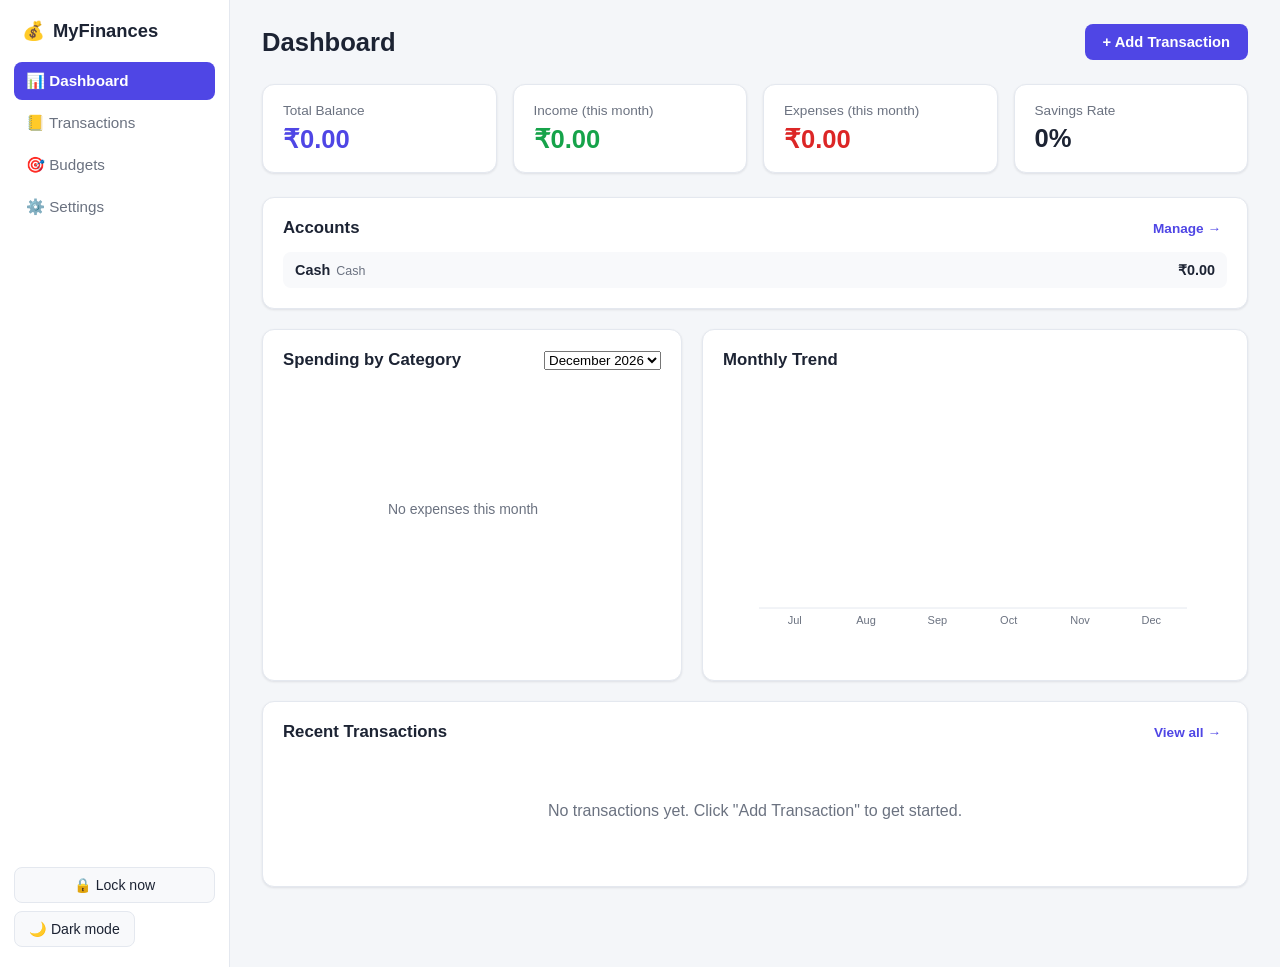
==== index.html @ ebfcac47 "Rewrite money model: multiple accounts, transfers, paise, per-month budgets, Tamil UI Implements the" ====
<!DOCTYPE html>
<html lang="en">
<head>
<meta charset="UTF-8" />
<meta name="viewport" content="width=device-width, initial-scale=1.0" />
<title>MyFinances — Personal Finance Tracker</title>
<link rel="stylesheet" href="css/styles.css" />
</head>
<body>
  <div class="app">
    <!-- Sidebar -->
    <aside class="sidebar">
      <div class="brand">
        <span class="brand-icon">💰</span>
        <span class="brand-name">MyFinances</span>
      </div>
      <nav class="nav">
        <button class="nav-btn active" data-view="dashboard" data-i18n="nav.dashboard">📊 Dashboard</button>
        <button class="nav-btn" data-view="transactions" data-i18n="nav.transactions">📒 Transactions</button>
        <button class="nav-btn" data-view="budgets" data-i18n="nav.budgets">🎯 Budgets</button>
        <button class="nav-btn" data-view="settings" data-i18n="nav.settings">⚙️ Settings</button>
      </nav>
      <div class="sidebar-footer">
        <button id="lockNowBtn" class="ghost-btn lock-now-btn" hidden data-i18n="lock.now">🔒 Lock now</button>
        <button id="themeToggle" class="ghost-btn" title="Toggle light/dark theme">🌙 Dark mode</button>
      </div>
    </aside>

    <!-- Main content -->
    <main class="main">
      <header class="topbar">
        <h1 id="viewTitle" data-i18n="nav.dashboard">Dashboard</h1>
        <button class="primary-btn" id="quickAddBtn" data-i18n="txn.add">+ Add Transaction</button>
      </header>

      <div id="backupReminder" class="reminder-banner" hidden>
        <span id="backupReminderText"></span>
        <div class="reminder-actions">
          <button class="ghost-btn" id="backupRemindLaterBtn" data-i18n="backup.later">Remind me later</button>
          <button class="primary-btn" id="backupExportNowBtn" data-i18n="backup.exportNow">Export now</button>
        </div>
      </div>

      <!-- DASHBOARD VIEW -->
      <section id="view-dashboard" class="view active">
        <div class="cards">
          <div class="card card-balance">
            <div class="card-label" data-i18n="dash.totalBalance">Total Balance</div>
            <div class="card-value" id="statBalance">₹0.00</div>
          </div>
          <div class="card card-income">
            <div class="card-label" data-i18n="dash.incomeMonth">Income (this month)</div>
            <div class="card-value" id="statIncome">₹0.00</div>
          </div>
          <div class="card card-expense">
            <div class="card-label" data-i18n="dash.expenseMonth">Expenses (this month)</div>
            <div class="card-value" id="statExpense">₹0.00</div>
          </div>
          <div class="card card-savings">
            <div class="card-label" data-i18n="dash.savingsRate">Savings Rate</div>
            <div class="card-value" id="statSavingsRate">0%</div>
          </div>
        </div>

        <div class="panel" id="accountBalancesPanel">
          <div class="panel-header">
            <h2 data-i18n="dash.accounts">Accounts</h2>
            <button class="link-btn" data-goto="settings" data-i18n="dash.manage">Manage →</button>
          </div>
          <div id="accountBalanceList" class="account-balance-list"></div>
        </div>

        <div class="dashboard-grid">
          <div class="panel">
            <div class="panel-header">
              <h2 data-i18n="dash.spendingByCategory">Spending by Category</h2>
              <select id="chartMonthSelect"></select>
            </div>
            <canvas id="categoryChart" width="360" height="260"></canvas>
            <ul id="chartLegend" class="legend"></ul>
          </div>

          <div class="panel">
            <div class="panel-header">
              <h2 data-i18n="dash.monthlyTrend">Monthly Trend</h2>
            </div>
            <canvas id="trendChart" width="500" height="260"></canvas>
          </div>
        </div>

        <div class="panel">
          <div class="panel-header">
            <h2 data-i18n="dash.recentTxns">Recent Transactions</h2>
            <button class="link-btn" data-goto="transactions" data-i18n="dash.viewAll">View all →</button>
          </div>
          <div id="recentList" class="txn-list"></div>
        </div>
      </section>

      <!-- TRANSACTIONS VIEW -->
      <section id="view-transactions" class="view">
        <div class="panel">
          <div class="filters">
            <input type="text" id="searchInput" placeholder="🔍 Search description..." data-i18n-placeholder="txn.search" />
            <select id="filterType">
              <option value="all" data-i18n="txn.allTypes">All Types</option>
              <option value="income" data-i18n="txn.income">Income</option>
              <option value="expense" data-i18n="txn.expense">Expense</option>
              <option value="transfer" data-i18n="txn.transfer">Transfer</option>
            </select>
            <select id="filterAccount">
              <option value="all" data-i18n="txn.allAccounts">All Accounts</option>
            </select>
            <select id="filterCategory">
              <option value="all" data-i18n="txn.allCategories">All Categories</option>
            </select>
            <input type="month" id="filterMonth" />
            <button class="ghost-btn" id="clearFilters" data-i18n="txn.clear">Clear</button>
          </div>
          <div class="table-wrap">
            <table class="txn-table">
              <thead>
                <tr>
                  <th data-i18n="txn.date">Date</th>
                  <th data-i18n="txn.description">Description</th>
                  <th data-i18n="txn.account">Account</th>
                  <th data-i18n="txn.category">Category</th>
                  <th data-i18n="txn.type">Type</th>
                  <th class="right" data-i18n="txn.amount">Amount</th>
                  <th></th>
                </tr>
              </thead>
              <tbody id="txnTableBody"></tbody>
            </table>
            <p id="emptyState" class="empty-state" hidden data-i18n="txn.empty">No transactions found. Add your first one!</p>
          </div>
        </div>
      </section>

      <!-- BUDGETS VIEW -->
      <section id="view-budgets" class="view">
        <div class="panel">
          <div class="panel-header">
            <h2 data-i18n="budget.title">Monthly Budgets by Category</h2>
            <select id="budgetMonthSelect"></select>
          </div>
          <p class="muted" data-i18n="budget.subtitle">Set a monthly spending limit per expense category for the selected month — each month keeps its own limits.</p>
          <div id="budgetList" class="budget-list"></div>
        </div>
      </section>

      <!-- SETTINGS VIEW -->
      <section id="view-settings" class="view">
        <details class="panel settings-panel">
          <summary data-i18n="settings.preferences">Preferences</summary>
          <div class="settings-row">
            <label for="languageSelect" data-i18n="settings.language">Language</label>
            <select id="languageSelect">
              <option value="en">English</option>
              <option value="ta">தமிழ் (Tamil)</option>
            </select>
          </div>
          <div class="settings-row">
            <label data-i18n="settings.currency">Currency</label>
            <span class="muted" data-i18n="settings.currencyValue">Indian Rupee (₹) — amounts are stored in paise</span>
          </div>
        </details>

        <details class="panel settings-panel" open>
          <summary data-i18n="settings.accounts">Accounts</summary>
          <p class="muted" data-i18n="settings.accountsSubtitle">Cash or bank accounts you track. Each has its own opening balance; archiving keeps its history but hides it from new entries.</p>
          <div id="accountList" class="manage-list"></div>
          <form id="addAccountForm" class="inline-add-form">
            <input type="text" id="newAccountName" placeholder="Account name" data-i18n-placeholder="settings.accountName" required />
            <select id="newAccountType">
              <option value="cash" data-i18n="settings.cash">Cash</option>
              <option value="bank" data-i18n="settings.bank">Bank</option>
            </select>
            <input type="text" inputmode="decimal" id="newAccountOpeningBalance" placeholder="Opening balance" data-i18n-placeholder="settings.openingBalance" />
            <button type="submit" class="ghost-btn" data-i18n="settings.addAccount">+ Add account</button>
          </form>
        </details>

        <details class="panel settings-panel">
          <summary data-i18n="settings.categories">Categories</summary>
          <p class="muted" data-i18n="settings.categoriesSubtitle">Manage income and expense categories. Archiving keeps past transactions intact but hides the category from new entries.</p>
          <div id="categoryList" class="manage-list"></div>
          <form id="addCategoryForm" class="inline-add-form">
            <input type="text" id="newCategoryName" placeholder="Category name" data-i18n-placeholder="settings.categoryName" required />
            <select id="newCategoryType">
              <option value="expense" data-i18n="txn.expense">Expense</option>
              <option value="income" data-i18n="txn.income">Income</option>
            </select>
            <button type="submit" class="ghost-btn" data-i18n="settings.addCategory">+ Add category</button>
          </form>
        </details>

        <details class="panel settings-panel">
          <summary data-i18n="settings.dataManagement">Data Management</summary>
          <p class="muted" data-i18n="settings.dataSubtitle">All your data is stored locally in this browser (localStorage) — nothing is sent to a server.</p>
          <p class="muted" id="lastBackupLabel">You haven't exported a backup yet.</p>
          <div class="settings-actions">
            <button class="ghost-btn" id="exportBtn" data-i18n="settings.exportJson">⬇️ Export Data (JSON)</button>
            <button class="ghost-btn" id="exportCsvBtn" data-i18n="settings.exportCsv">⬇️ Export as CSV</button>
            <label class="ghost-btn file-btn">
              <span data-i18n="settings.importJson">⬆️ Import Data (JSON)</span>
              <input type="file" id="importInput" accept="application/json" hidden />
            </label>
            <button class="danger-btn" id="resetBtn" data-i18n="settings.resetAll">🗑️ Reset All Data</button>
          </div>
        </details>

        <details class="panel settings-panel">
          <summary data-i18n="settings.appLock">App Lock</summary>
          <p class="muted" data-i18n="settings.appLockSubtitle">Require a PIN to open MyFinances, and encrypt your data at rest on this device.</p>
          <button id="appLockToggle" class="theme-switch" aria-pressed="false" style="padding-left:0;">
            <span class="switch-track"><span class="switch-thumb"></span></span>
            <span class="switch-label" id="appLockToggleLabel">App Lock off</span>
          </button>
          <div class="settings-row" id="autoLockRow" hidden>
            <label for="autoLockSelect" data-i18n="settings.autoLockAfter">Auto-lock after</label>
            <select id="autoLockSelect">
              <option value="1">1 minute</option>
              <option value="5">5 minutes</option>
              <option value="15">15 minutes</option>
              <option value="30">30 minutes</option>
              <option value="0" data-i18n="settings.autoLockNever">Never (manual lock only)</option>
            </select>
          </div>
          <p class="muted" id="appLockStatusLabel" style="margin-top:8px;">Turn on to protect MyFinances with a PIN.</p>
        </details>

        <details class="panel settings-panel">
          <summary data-i18n="settings.backupReminders">Backup Reminders</summary>
          <p class="muted" data-i18n="settings.backupSubtitle">Get a reminder banner on the dashboard when it's time to export a fresh backup.</p>
          <div class="settings-row">
            <label for="reminderFrequencySelect" data-i18n="settings.remindMe">Remind me</label>
            <select id="reminderFrequencySelect">
              <option value="0" data-i18n="settings.off">Off</option>
              <option value="3" data-i18n="settings.every3days">Every 3 days</option>
              <option value="7" data-i18n="settings.weekly">Weekly</option>
              <option value="14" data-i18n="settings.every2weeks">Every 2 weeks</option>
              <option value="30" data-i18n="settings.monthly">Monthly</option>
            </select>
          </div>
        </details>

        <details class="panel settings-panel">
          <summary data-i18n="settings.sampleData">Sample Data</summary>
          <p class="muted" data-i18n="settings.sampleSubtitle">New here? Load a few example transactions to see how MyFinances works.</p>
          <button class="ghost-btn" id="loadSampleBtn" data-i18n="settings.loadSample">Load Sample Data</button>
        </details>
      </section>
    </main>
  </div>

  <!-- Add/Edit Transaction Modal -->
  <div id="modalOverlay" class="modal-overlay" hidden>
    <div class="modal">
      <div class="modal-header">
        <h2 id="modalTitle" data-i18n="txn.add">Add Transaction</h2>
        <button class="icon-btn" id="modalClose">✕</button>
      </div>
      <form id="txnForm">
        <input type="hidden" id="txnId" />
        <div class="form-row type-toggle">
          <button type="button" class="type-btn active" data-type="expense" id="typeExpenseBtn">💸 <span data-i18n="txn.expense">Expense</span></button>
          <button type="button" class="type-btn" data-type="income" id="typeIncomeBtn">💵 <span data-i18n="txn.income">Income</span></button>
          <button type="button" class="type-btn" data-type="transfer" id="typeTransferBtn">🔁 <span data-i18n="txn.transfer">Transfer</span></button>
        </div>

        <!-- Income/Expense fields -->
        <div class="form-row" id="txnAccountRow">
          <label for="txnAccount" data-i18n="txn.account">Account</label>
          <select id="txnAccount" required></select>
        </div>

        <!-- Transfer-only fields -->
        <div class="form-row two-col" id="txnTransferRow" hidden>
          <div>
            <label for="txnFromAccount" data-i18n="txn.fromAccount">From account</label>
            <select id="txnFromAccount"></select>
          </div>
          <div>
            <label for="txnToAccount" data-i18n="txn.toAccount">To account</label>
            <select id="txnToAccount"></select>
          </div>
        </div>

        <div class="form-row">
          <label for="txnDescription" data-i18n="txn.description">Description</label>
          <div class="input-with-btn">
            <input type="text" id="txnDescription" required placeholder="e.g. Grocery shopping" />
            <button type="button" class="mic-btn" id="voiceDictateBtn" title="Dictate description" aria-label="Dictate description">🎤</button>
          </div>
        </div>
        <div class="form-row two-col">
          <div>
            <label for="txnAmount" data-i18n="txn.amount">Amount (₹)</label>
            <input type="text" inputmode="decimal" id="txnAmount" required placeholder="0.00" />
            <p class="field-error" id="txnAmountError" hidden data-i18n="txn.amountError">Enter an amount with at most 2 decimal places</p>
          </div>
          <div>
            <label for="txnDate" data-i18n="txn.date">Date</label>
            <input type="date" id="txnDate" required />
          </div>
        </div>

        <!-- Income/Expense-only fields -->
        <div class="form-row" id="txnCategoryRow">
          <label for="txnCategory" data-i18n="txn.category">Category</label>
          <div class="category-select-row">
            <span class="cat-color-dot" id="categoryColorDot"></span>
            <select id="txnCategory" required></select>
          </div>
        </div>
        <div class="form-row" id="txnPaymentMethodRow">
          <label for="txnPaymentMethod" data-i18n="txn.paymentMethod">Payment method</label>
          <select id="txnPaymentMethod"></select>
        </div>

        <div class="form-row">
          <label for="txnNotes" data-i18n="txn.notes">Notes (optional)</label>
          <textarea id="txnNotes" rows="2" placeholder="Any extra details..."></textarea>
        </div>
        <div class="form-row">
          <div class="receipt-field">
            <button type="button" class="ghost-btn" id="receiptAttachBtn">📷 Add receipt photo</button>
            <input type="file" id="receiptFileInput" accept="image/*" hidden />
            <div class="receipt-preview" id="receiptPreview" hidden>
              <button type="button" id="receiptThumbBtn" aria-label="View receipt photo" title="View full-size">
                <img id="receiptThumb" alt="Receipt preview" />
              </button>
              <button type="button" class="receipt-remove-btn" id="receiptRemoveBtn" aria-label="Remove photo">✕</button>
            </div>
          </div>
        </div>
        <div class="form-actions">
          <button type="button" class="ghost-btn" id="modalCancel" data-i18n="common.cancel">Cancel</button>
          <button type="submit" class="primary-btn" data-i18n="common.save">Save Transaction</button>
        </div>
      </form>
    </div>
  </div>

  <!-- PIN set/confirm modal (reused for enabling and disabling App Lock) -->
  <div id="pinModalOverlay" class="modal-overlay" hidden>
    <div class="modal">
      <div class="modal-header">
        <h2 id="pinModalTitle">Set App Lock PIN</h2>
        <button class="icon-btn" id="pinModalClose">✕</button>
      </div>
      <p class="muted" id="pinModalSubtitle">Choose a 4-6 digit PIN. You'll need it to unlock MyFinances.</p>
      <form id="pinForm">
        <div class="form-row">
          <label for="pinInput1" id="pinInput1Label">PIN</label>
          <input type="password" inputmode="numeric" pattern="[0-9]*" id="pinInput1" minlength="4" maxlength="6" autocomplete="off" required />
        </div>
        <div class="form-row" id="pinInput2Row">
          <label for="pinInput2">Confirm PIN</label>
          <input type="password" inputmode="numeric" pattern="[0-9]*" id="pinInput2" minlength="4" maxlength="6" autocomplete="off" />
        </div>
        <p class="lock-error" id="pinModalError" hidden></p>
        <div class="form-actions">
          <button type="button" class="ghost-btn" id="pinModalCancel">Cancel</button>
          <button type="submit" class="primary-btn" id="pinModalSubmit">Continue</button>
        </div>
      </form>
    </div>
  </div>

  <!-- App Lock screen: covers everything while locked -->
  <div id="lockScreen" class="lock-screen" hidden>
    <div class="lock-card">
      <div class="brand">
        <span class="brand-icon">💰</span>
        <span class="brand-name">MyFinances</span>
      </div>
      <p class="lock-subtitle">Enter your PIN to unlock</p>
      <form id="lockForm">
        <input type="password" inputmode="numeric" pattern="[0-9]*" id="lockPinInput" class="lock-pin-input" maxlength="6" autocomplete="off" placeholder="••••" />
        <p class="lock-error" id="lockError" hidden>Incorrect PIN</p>
        <button type="submit" class="primary-btn" id="lockUnlockBtn">Unlock</button>
      </form>
      <button type="button" class="link-btn lock-forgot-btn" id="lockForgotBtn">Forgot PIN? Reset all data</button>
    </div>
  </div>

  <!-- Full-size receipt photo viewer -->
  <div id="photoLightbox" class="photo-lightbox" hidden>
    <button type="button" id="photoLightboxClose" class="photo-lightbox-close" aria-label="Close">✕</button>
    <img id="photoLightboxImg" alt="Receipt photo" />
  </div>

  <!-- Restore confirmation modal: shows a summary before replacing existing data -->
  <div id="restoreModalOverlay" class="modal-overlay" hidden>
    <div class="modal">
      <div class="modal-header">
        <h2 data-i18n="restore.title">Restore from backup?</h2>
        <button class="icon-btn" id="restoreModalClose">✕</button>
      </div>
      <p class="muted" data-i18n="restore.subtitle">This will replace your current data. A recovery copy of what's on this device now will be kept until you close the app.</p>
      <ul id="restoreSummary" class="restore-summary"></ul>
      <div class="form-actions">
        <button type="button" class="ghost-btn" id="restoreCancelBtn" data-i18n="common.cancel">Cancel</button>
        <button type="button" class="danger-btn" id="restoreConfirmBtn" data-i18n="restore.confirm">Replace my data</button>
      </div>
    </div>
  </div>

  <div id="toast" class="toast" hidden>
    <span id="toastMsg"></span>
    <button type="button" id="toastAction" class="toast-action" hidden></button>
  </div>

  <script src="js/app.js"></script>
</body>
</html>
---- css/styles.css ----
/* ---------- Theme tokens ---------- */
:root {
  --bg: #f4f6f9;
  --surface: #ffffff;
  --surface-2: #f8f9fb;
  --border: #e4e8ef;
  --text: #1c2333;
  --text-muted: #6b7280;
  --primary: #4f46e5;
  --primary-dark: #4338ca;
  --income: #16a34a;
  --expense: #dc2626;
  --warning: #d97706;
  --radius: 12px;
  --shadow: 0 1px 3px rgba(16, 24, 40, 0.06), 0 1px 2px rgba(16, 24, 40, 0.04);
}

[data-theme="dark"] {
  --bg: #0f1420;
  --surface: #171d2c;
  --surface-2: #1e2536;
  --border: #2a3145;
  --text: #e8ebf3;
  --text-muted: #9096a8;
  --primary: #818cf8;
  --primary-dark: #6366f1;
  --income: #4ade80;
  --expense: #f87171;
  --warning: #fbbf24;
  --shadow: 0 1px 3px rgba(0, 0, 0, 0.3);
}

* { box-sizing: border-box; }

body {
  margin: 0;
  font-family: -apple-system, BlinkMacSystemFont, "Segoe UI", Roboto, Helvetica, Arial, sans-serif;
  background: var(--bg);
  color: var(--text);
  transition: background 0.2s ease, color 0.2s ease;
}

button, input, select, textarea { font-family: inherit; }

/* ---------- Layout ---------- */
.app {
  display: flex;
  min-height: 100vh;
}

.sidebar {
  width: 230px;
  flex-shrink: 0;
  background: var(--surface);
  border-right: 1px solid var(--border);
  display: flex;
  flex-direction: column;
  padding: 20px 14px;
}

.brand {
  display: flex;
  align-items: center;
  gap: 8px;
  font-weight: 700;
  font-size: 1.15rem;
  padding: 0 8px 20px;
}

.nav { display: flex; flex-direction: column; gap: 4px; }

.nav-btn {
  text-align: left;
  padding: 10px 12px;
  border: none;
  background: transparent;
  color: var(--text-muted);
  border-radius: 8px;
  cursor: pointer;
  font-size: 0.95rem;
}

.nav-btn:hover { background: var(--surface-2); color: var(--text); }

.nav-btn.active {
  background: var(--primary);
  color: #fff;
  font-weight: 600;
}

.sidebar-footer { margin-top: auto; padding-top: 16px; }
.lock-now-btn { width: 100%; justify-content: center; margin-bottom: 8px; }

/* Toggle switch (Sync/App Lock style controls) */
.theme-switch { display: flex; align-items: center; gap: 8px; background: none; border: none; cursor: pointer; padding: 6px 4px; width: 100%; }
.switch-track { width: 34px; height: 18px; border-radius: 999px; background: var(--surface-2); border: 1px solid var(--border); position: relative; flex-shrink: 0; }
.switch-thumb { position: absolute; top: 1px; left: 1px; width: 14px; height: 14px; border-radius: 50%; background: var(--text-muted); transition: transform 0.15s ease; }
.theme-switch[aria-pressed="true"] .switch-thumb { transform: translateX(16px); background: var(--primary); }
@media (prefers-reduced-motion: reduce) { .switch-thumb { transition: none; } }
.switch-label { font-size: 0.85rem; color: var(--text-muted); }

.main {
  flex: 1;
  padding: 24px 32px 60px;
  max-width: 1200px;
}

.topbar {
  display: flex;
  align-items: center;
  justify-content: space-between;
  margin-bottom: 24px;
}

.topbar h1 { margin: 0; font-size: 1.6rem; }

/* ---------- Backup reminder banner ---------- */
.reminder-banner {
  display: flex;
  align-items: center;
  justify-content: space-between;
  gap: 12px;
  flex-wrap: wrap;
  background: var(--surface-2);
  border: 1px solid var(--border);
  border-left: 3px solid var(--primary);
  border-radius: var(--radius);
  padding: 12px 16px;
  margin-bottom: 20px;
  font-size: 0.88rem;
}
.reminder-banner[hidden] { display: none; }
.reminder-actions { display: flex; gap: 8px; flex-shrink: 0; }

.view { display: none; }
.view.active { display: block; }

/* ---------- Buttons ---------- */
.primary-btn {
  background: var(--primary);
  color: #fff;
  border: none;
  padding: 10px 18px;
  border-radius: 8px;
  font-weight: 600;
  cursor: pointer;
  font-size: 0.92rem;
}
.primary-btn:hover { background: var(--primary-dark); }

.ghost-btn {
  background: var(--surface-2);
  color: var(--text);
  border: 1px solid var(--border);
  padding: 9px 14px;
  border-radius: 8px;
  cursor: pointer;
  font-size: 0.88rem;
  display: inline-flex;
  align-items: center;
  gap: 6px;
}
.ghost-btn:hover { border-color: var(--primary); }

.danger-btn {
  background: transparent;
  color: var(--expense);
  border: 1px solid var(--expense);
  padding: 9px 14px;
  border-radius: 8px;
  cursor: pointer;
  font-size: 0.88rem;
}
.danger-btn:hover { background: var(--expense); color: #fff; }

.link-btn {
  background: none;
  border: none;
  color: var(--primary);
  cursor: pointer;
  font-size: 0.85rem;
  font-weight: 600;
}

.icon-btn {
  background: none;
  border: none;
  font-size: 1.1rem;
  cursor: pointer;
  color: var(--text-muted);
}

.file-btn { cursor: pointer; }

/* ---------- Cards ---------- */
.cards {
  display: grid;
  grid-template-columns: repeat(auto-fit, minmax(200px, 1fr));
  gap: 16px;
  margin-bottom: 24px;
}

.card {
  background: var(--surface);
  border: 1px solid var(--border);
  border-radius: var(--radius);
  padding: 18px 20px;
  box-shadow: var(--shadow);
}

.card-label { color: var(--text-muted); font-size: 0.85rem; margin-bottom: 6px; }
.card-value { font-size: 1.6rem; font-weight: 700; }
.card-balance .card-value { color: var(--primary); }
.card-income .card-value { color: var(--income); }
.card-expense .card-value { color: var(--expense); }

/* ---------- Panels ---------- */
.panel {
  background: var(--surface);
  border: 1px solid var(--border);
  border-radius: var(--radius);
  padding: 20px;
  margin-bottom: 20px;
  box-shadow: var(--shadow);
}

/* Collapsible settings panels */
details.settings-panel summary {
  font-size: 1.05rem; font-weight: 600; color: var(--text);
  cursor: pointer; list-style: none; display: flex; align-items: center; justify-content: space-between;
}
details.settings-panel summary::-webkit-details-marker { display: none; }
details.settings-panel summary::after {
  content: '▾'; font-size: 0.8em; color: var(--text-muted); margin-left: 10px; transition: transform 0.15s ease;
}
details.settings-panel[open] summary::after { transform: rotate(180deg); }
details.settings-panel summary:focus-visible { outline: 2px solid var(--primary); outline-offset: 3px; }
details.settings-panel[open] summary { margin-bottom: 12px; }

.panel-header {
  display: flex;
  align-items: center;
  justify-content: space-between;
  margin-bottom: 14px;
}

.panel-header h2 { margin: 0; font-size: 1.05rem; }

.dashboard-grid {
  display: grid;
  grid-template-columns: 1fr 1.3fr;
  gap: 20px;
}

@media (max-width: 900px) {
  .dashboard-grid { grid-template-columns: 1fr; }
  .sidebar { display: none; }
  .main { padding: 16px; }
}

.muted { color: var(--text-muted); font-size: 0.85rem; }

/* ---------- Legend ---------- */
.legend { list-style: none; padding: 0; margin: 12px 0 0; font-size: 0.85rem; }
.legend li { display: flex; align-items: center; justify-content: space-between; padding: 4px 0; }
.legend .swatch { display: inline-block; width: 10px; height: 10px; border-radius: 50%; margin-right: 8px; }
.legend .legend-name { display: flex; align-items: center; }

/* ---------- Transactions list/table ---------- */
.txn-list { display: flex; flex-direction: column; gap: 8px; }

.txn-row {
  display: flex;
  align-items: center;
  justify-content: space-between;
  padding: 10px 12px;
  border-radius: 8px;
  background: var(--surface-2);
}

.txn-info { display: flex; flex-direction: column; }
.txn-desc { font-weight: 600; font-size: 0.92rem; }
.txn-meta { font-size: 0.78rem; color: var(--text-muted); }

.txn-amount { font-weight: 700; font-size: 0.95rem; }
.txn-amount.income { color: var(--income); }
.txn-amount.expense { color: var(--expense); }
.txn-amount.transfer { color: var(--primary); }

.filters {
  display: flex;
  flex-wrap: wrap;
  gap: 10px;
  margin-bottom: 16px;
}

.filters input, .filters select {
  padding: 8px 10px;
  border-radius: 8px;
  border: 1px solid var(--border);
  background: var(--surface);
  color: var(--text);
}

.filters input[type="text"] { flex: 1; min-width: 180px; }

.table-wrap { overflow-x: auto; }

.txn-table { width: 100%; border-collapse: collapse; font-size: 0.88rem; }
.txn-table th, .txn-table td { padding: 10px 8px; text-align: left; border-bottom: 1px solid var(--border); }
.txn-table th { color: var(--text-muted); font-weight: 600; font-size: 0.78rem; text-transform: uppercase; letter-spacing: 0.03em; }
.txn-table .right { text-align: right; }
.txn-table td.right { text-align: right; font-weight: 700; }

.cat-badge {
  display: inline-block;
  padding: 2px 8px;
  border-radius: 999px;
  background: var(--surface-2);
  font-size: 0.78rem;
}

.row-actions { display: flex; gap: 8px; justify-content: flex-end; }
.row-actions button { background: none; border: none; cursor: pointer; font-size: 0.95rem; color: var(--text-muted); }
.row-actions button:hover { color: var(--primary); }

.empty-state { text-align: center; color: var(--text-muted); padding: 30px 0; }

/* ---------- Budgets ---------- */
.budget-list { display: flex; flex-direction: column; gap: 14px; }

.budget-item { }
.budget-item-top { display: flex; justify-content: space-between; margin-bottom: 6px; font-size: 0.9rem; }
.budget-item-top .cat { font-weight: 600; }
.budget-bar-track { background: var(--surface-2); border-radius: 999px; height: 10px; overflow: hidden; }
.budget-bar-fill { height: 100%; border-radius: 999px; background: var(--primary); transition: width 0.3s ease; }
.budget-bar-fill.over { background: var(--expense); }
.budget-bar-fill.warn { background: var(--warning); }
.budget-input { width: 100px; padding: 4px 8px; border-radius: 6px; border: 1px solid var(--border); background: var(--surface); color: var(--text); }

/* ---------- Settings ---------- */
.settings-row { display: flex; align-items: center; justify-content: space-between; padding: 8px 0; max-width: 400px; }
.settings-row select { padding: 8px 10px; border-radius: 8px; border: 1px solid var(--border); background: var(--surface); color: var(--text); }
.settings-actions { display: flex; flex-wrap: wrap; gap: 10px; margin-top: 10px; }

/* ---------- Modal ---------- */
.modal-overlay {
  position: fixed;
  inset: 0;
  background: rgba(15, 20, 32, 0.5);
  display: flex;
  align-items: center;
  justify-content: center;
  z-index: 100;
  padding: 16px;
}

.modal-overlay[hidden] { display: none; }

.modal {
  background: var(--surface);
  border-radius: var(--radius);
  width: 100%;
  max-width: 440px;
  padding: 20px 22px 24px;
  box-shadow: 0 10px 40px rgba(0,0,0,0.25);
  max-height: 90vh;
  overflow-y: auto;
}

.modal-header { display: flex; align-items: center; justify-content: space-between; margin-bottom: 12px; }
.modal-header h2 { margin: 0; font-size: 1.1rem; }

.form-row { margin-bottom: 14px; display: flex; flex-direction: column; gap: 6px; }
.form-row label { font-size: 0.82rem; font-weight: 600; color: var(--text-muted); }
.form-row input, .form-row select, .form-row textarea {
  padding: 9px 10px;
  border-radius: 8px;
  border: 1px solid var(--border);
  background: var(--surface);
  color: var(--text);
  font-size: 0.92rem;
}
.two-col { flex-direction: row; gap: 12px; }
.two-col > div { flex: 1; display: flex; flex-direction: column; gap: 6px; }

.input-with-btn { display: flex; gap: 6px; align-items: stretch; }
.input-with-btn input { flex: 1; min-width: 0; }
.mic-btn {
  flex-shrink: 0;
  background: var(--surface-2);
  border: 1px solid var(--border);
  border-radius: 8px;
  font-size: 1.05rem;
  cursor: pointer;
  padding: 0 12px;
  color: var(--text-muted);
}
.mic-btn:hover { border-color: var(--primary); }
.mic-btn.recording {
  background: var(--expense);
  border-color: var(--expense);
  color: #fff;
  animation: mic-pulse 1.2s ease-in-out infinite;
}
@keyframes mic-pulse { 0%, 100% { opacity: 1; } 50% { opacity: 0.6; } }
@media (prefers-reduced-motion: reduce) { .mic-btn.recording { animation: none; } }

.receipt-field { display: flex; align-items: center; gap: 10px; flex-wrap: wrap; }
.receipt-preview { position: relative; width: 56px; height: 56px; flex-shrink: 0; }
.receipt-preview img { width: 56px; height: 56px; object-fit: cover; border-radius: 8px; border: 1px solid var(--border); display: block; }
.receipt-preview[hidden] { display: none; }
#receiptThumbBtn { padding: 0; border: none; background: none; cursor: pointer; display: block; }
.receipt-remove-btn {
  position: absolute; top: -7px; right: -7px; width: 20px; height: 20px; border-radius: 50%;
  background: var(--surface); border: 1px solid var(--border); color: var(--text-muted);
  font-size: 0.7rem; line-height: 1; cursor: pointer; display: flex; align-items: center; justify-content: center; padding: 0;
}
.receipt-marker {
  margin-left: 4px; opacity: 0.65; cursor: pointer; display: inline-block;
  background: none; border: none; padding: 0; font-family: inherit; vertical-align: middle;
}
.receipt-marker:hover { opacity: 1; }

.photo-lightbox {
  position: fixed; inset: 0; z-index: 300; background: rgba(10, 12, 16, 0.88);
  display: flex; align-items: center; justify-content: center; padding: 24px;
}
.photo-lightbox[hidden] { display: none; }
.photo-lightbox img { max-width: 92vw; max-height: 88vh; border-radius: 4px; box-shadow: 0 12px 40px rgba(0,0,0,0.5); }
.photo-lightbox-close {
  position: absolute; top: max(18px, env(safe-area-inset-top)); right: 20px;
  width: 40px; height: 40px; border-radius: 50%; background: rgba(255,255,255,0.14); border: none;
  color: #fff; font-size: 1.3rem; cursor: pointer; display: flex; align-items: center; justify-content: center;
}

.category-select-row { display: flex; align-items: center; gap: 9px; }
.category-select-row select { flex: 1; min-width: 0; }
.cat-color-dot { width: 11px; height: 11px; border-radius: 50%; flex-shrink: 0; background: var(--text-muted); }

.type-toggle { flex-direction: row; gap: 8px; }
.type-btn {
  flex: 1;
  padding: 10px 6px;
  border-radius: 8px;
  border: 1px solid var(--border);
  background: var(--surface-2);
  cursor: pointer;
  font-weight: 600;
  color: var(--text-muted);
  font-size: 0.88rem;
}
.type-btn.active[data-type="expense"] { background: var(--expense); color: #fff; border-color: var(--expense); }
.type-btn.active[data-type="income"] { background: var(--income); color: #fff; border-color: var(--income); }
.type-btn.active[data-type="transfer"] { background: var(--primary); color: #fff; border-color: var(--primary); }

.field-error { color: var(--expense); font-size: 0.78rem; margin: 2px 0 0; }
.field-error[hidden] { display: none; }

.form-actions { display: flex; justify-content: flex-end; gap: 10px; margin-top: 8px; }

/* ---------- Accounts / Categories management ---------- */
.account-balance-list { display: flex; flex-direction: column; gap: 8px; }
.account-balance-row {
  display: flex; align-items: center; justify-content: space-between;
  padding: 10px 12px; border-radius: 8px; background: var(--surface-2); font-size: 0.9rem;
}
.account-balance-row .acct-name { font-weight: 600; }
.account-balance-row .acct-type { color: var(--text-muted); font-size: 0.78rem; margin-left: 6px; }
.account-balance-row .acct-balance { font-weight: 700; }

.manage-list { display: flex; flex-direction: column; gap: 8px; margin-bottom: 14px; }
.manage-row {
  display: flex; align-items: center; justify-content: space-between; gap: 10px;
  padding: 10px 12px; border-radius: 8px; background: var(--surface-2); font-size: 0.88rem; flex-wrap: wrap;
}
.manage-row.archived { opacity: 0.55; }
.manage-row .manage-name { font-weight: 600; }
.manage-row .manage-meta { color: var(--text-muted); font-size: 0.78rem; }
.manage-row .manage-actions { display: flex; gap: 8px; margin-left: auto; }
.manage-row .manage-actions button {
  background: none; border: 1px solid var(--border); border-radius: 6px; padding: 4px 10px;
  cursor: pointer; color: var(--text-muted); font-size: 0.78rem;
}
.manage-row .manage-actions button:hover { border-color: var(--primary); color: var(--primary); }
.manage-row input.manage-edit-input {
  padding: 5px 8px; border-radius: 6px; border: 1px solid var(--border); background: var(--surface); color: var(--text);
  width: 110px; font-size: 0.85rem;
}

.inline-add-form { display: flex; flex-wrap: wrap; gap: 8px; align-items: center; }
.inline-add-form input, .inline-add-form select {
  padding: 8px 10px; border-radius: 8px; border: 1px solid var(--border); background: var(--surface); color: var(--text); font-size: 0.85rem;
}
.inline-add-form input[type="text"] { flex: 1; min-width: 140px; }

.restore-summary { list-style: none; padding: 0; margin: 0 0 16px; font-size: 0.88rem; }
.restore-summary li { display: flex; justify-content: space-between; padding: 4px 0; border-bottom: 1px solid var(--border); }
.restore-summary li:last-child { border-bottom: none; }

/* ---------- App Lock screen ---------- */
.lock-screen {
  position: fixed; inset: 0; z-index: 500; background: var(--bg);
  display: flex; align-items: center; justify-content: center; padding: 16px;
}
.lock-screen[hidden] { display: none; }
.lock-card { max-width: 320px; width: 100%; text-align: center; }
.lock-card .brand { justify-content: center; font-size: 1.4rem; margin-bottom: 4px; }
.lock-subtitle { color: var(--text-muted); font-size: 0.9rem; margin: 8px 0 4px; }
.lock-pin-input {
  width: 100%; text-align: center; font-size: 1.9rem; letter-spacing: 0.5em;
  padding: 14px 10px 14px 16px; margin: 16px 0 10px; border-radius: 8px;
  border: 1px solid var(--border); background: var(--surface); color: var(--text);
}
.lock-error { color: var(--expense); font-size: 0.85rem; min-height: 1.2em; margin: 0 0 14px; }
.lock-card .primary-btn { width: 100%; margin-bottom: 12px; }
.lock-forgot-btn { font-size: 0.8rem; }

/* ---------- Toast ---------- */
.toast {
  position: fixed;
  bottom: 24px;
  left: 50%;
  transform: translateX(-50%);
  background: var(--text);
  color: var(--bg);
  padding: 10px 18px;
  border-radius: 8px;
  font-size: 0.88rem;
  z-index: 200;
  box-shadow: var(--shadow);
  display: flex;
  align-items: center;
  gap: 14px;
  max-width: calc(100vw - 32px);
}
.toast[hidden] { display: none; }
.toast-action {
  background: none; border: none; padding: 0; font: inherit; font-weight: 700; text-decoration: underline;
  color: inherit; cursor: pointer; white-space: nowrap; flex-shrink: 0;
}
.toast-action[hidden] { display: none; }
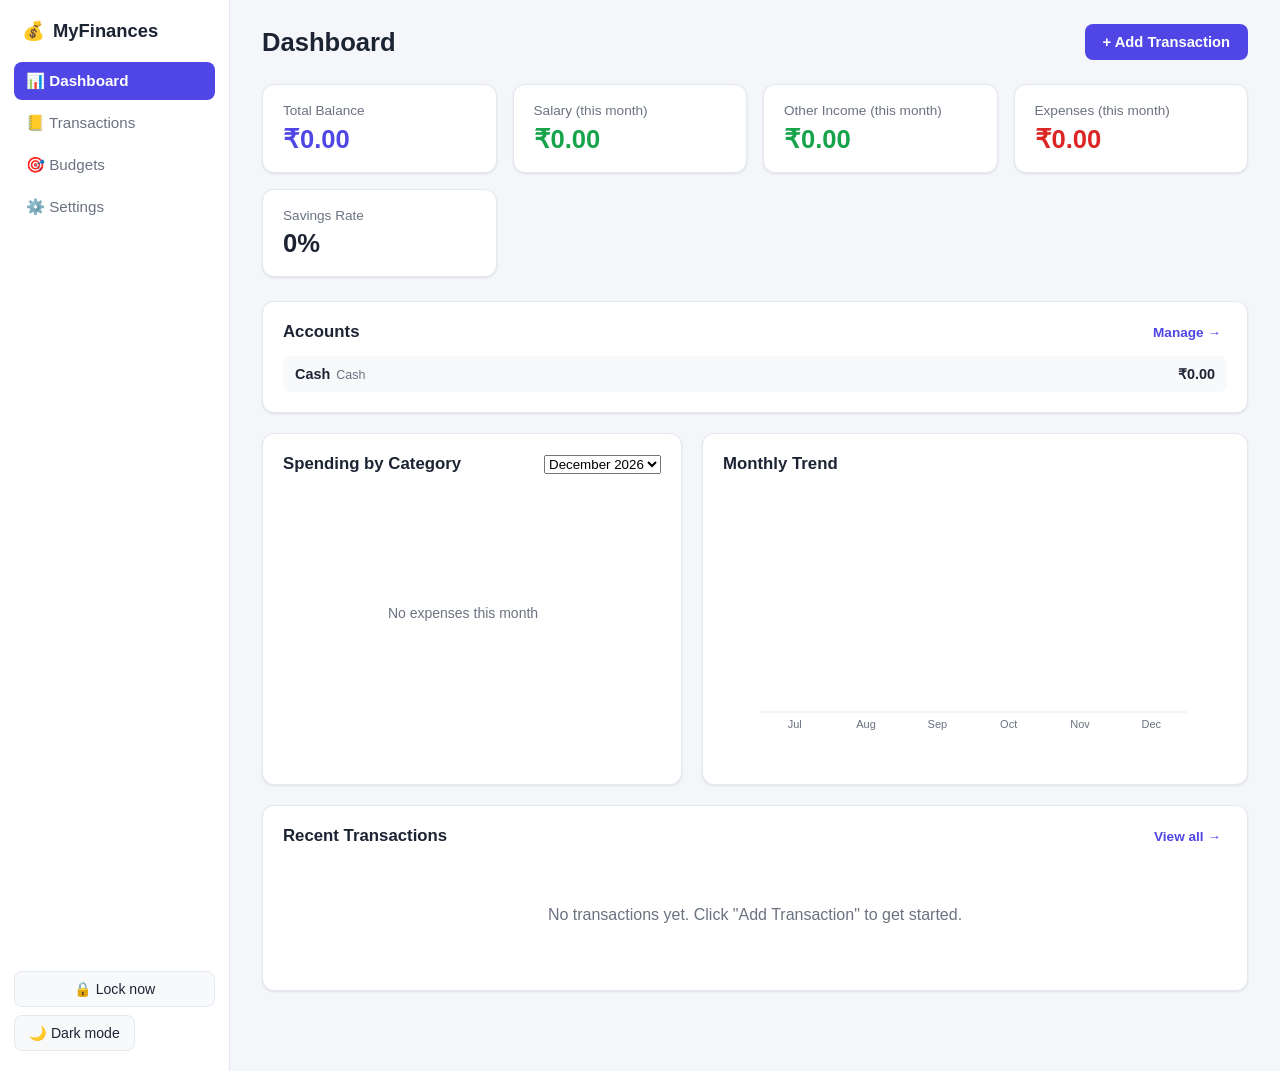
==== commit 76b9b464: "Split the dashboard income stat into Salary and Other Income The single "Income (this month)" card l" ====
--- a/index.html
+++ b/index.html
@@ -49,8 +49,12 @@
             <div class="card-value" id="statBalance">₹0.00</div>
           </div>
           <div class="card card-income">
-            <div class="card-label" data-i18n="dash.incomeMonth">Income (this month)</div>
-            <div class="card-value" id="statIncome">₹0.00</div>
+            <div class="card-label" data-i18n="dash.salaryMonth">Salary (this month)</div>
+            <div class="card-value" id="statSalary">₹0.00</div>
+          </div>
+          <div class="card card-income">
+            <div class="card-label" data-i18n="dash.otherIncomeMonth">Other Income (this month)</div>
+            <div class="card-value" id="statOtherIncome">₹0.00</div>
           </div>
           <div class="card card-expense">
             <div class="card-label" data-i18n="dash.expenseMonth">Expenses (this month)</div>
@@ -318,6 +322,10 @@
           <label for="txnPaymentMethod" data-i18n="txn.paymentMethod">Payment method</label>
           <select id="txnPaymentMethod"></select>
         </div>
+        <div class="form-row" id="txnUpiIdRow" hidden>
+          <label for="txnUpiId" data-i18n="txn.upiId">UPI ID (optional)</label>
+          <input type="text" id="txnUpiId" placeholder="e.g. name@bank" autocapitalize="off" autocorrect="off" spellcheck="false" />
+        </div>
 
         <div class="form-row">
           <label for="txnNotes" data-i18n="txn.notes">Notes (optional)</label>
@@ -326,6 +334,7 @@
         <div class="form-row">
           <div class="receipt-field">
             <button type="button" class="ghost-btn" id="receiptAttachBtn">📷 Add receipt photo</button>
+            <button type="button" class="ghost-btn" id="receiptScanBtn" hidden>🔎 <span data-i18n="txn.scanScreenshot">Scan UPI screenshot</span></button>
             <input type="file" id="receiptFileInput" accept="image/*" hidden />
             <div class="receipt-preview" id="receiptPreview" hidden>
               <button type="button" id="receiptThumbBtn" aria-label="View receipt photo" title="View full-size">
@@ -334,6 +343,11 @@
               <button type="button" class="receipt-remove-btn" id="receiptRemoveBtn" aria-label="Remove photo">✕</button>
             </div>
           </div>
+          <p class="receipt-status" id="receiptStatus" hidden></p>
+          <details class="ocr-text-details" id="ocrTextDetails" hidden>
+            <summary data-i18n="txn.showDetectedText">Show detected text</summary>
+            <pre id="ocrTextRaw" class="ocr-text-raw"></pre>
+          </details>
         </div>
         <div class="form-actions">
           <button type="button" class="ghost-btn" id="modalCancel" data-i18n="common.cancel">Cancel</button>
--- a/css/styles.css
+++ b/css/styles.css
@@ -422,6 +422,16 @@
 }
 .receipt-marker:hover { opacity: 1; }
 
+.receipt-status { font-size: 0.8rem; color: var(--text-muted); margin: 6px 0 0; }
+.receipt-status[hidden] { display: none; }
+.ocr-text-details { margin-top: 8px; font-size: 0.8rem; }
+.ocr-text-details[hidden] { display: none; }
+.ocr-text-details summary { cursor: pointer; color: var(--text-muted); }
+.ocr-text-raw {
+  white-space: pre-wrap; word-break: break-word; background: var(--surface-2); border: 1px solid var(--border);
+  border-radius: 6px; padding: 8px 10px; margin-top: 6px; max-height: 140px; overflow-y: auto; font-size: 0.78rem;
+}
+
 .photo-lightbox {
   position: fixed; inset: 0; z-index: 300; background: rgba(10, 12, 16, 0.88);
   display: flex; align-items: center; justify-content: center; padding: 24px;
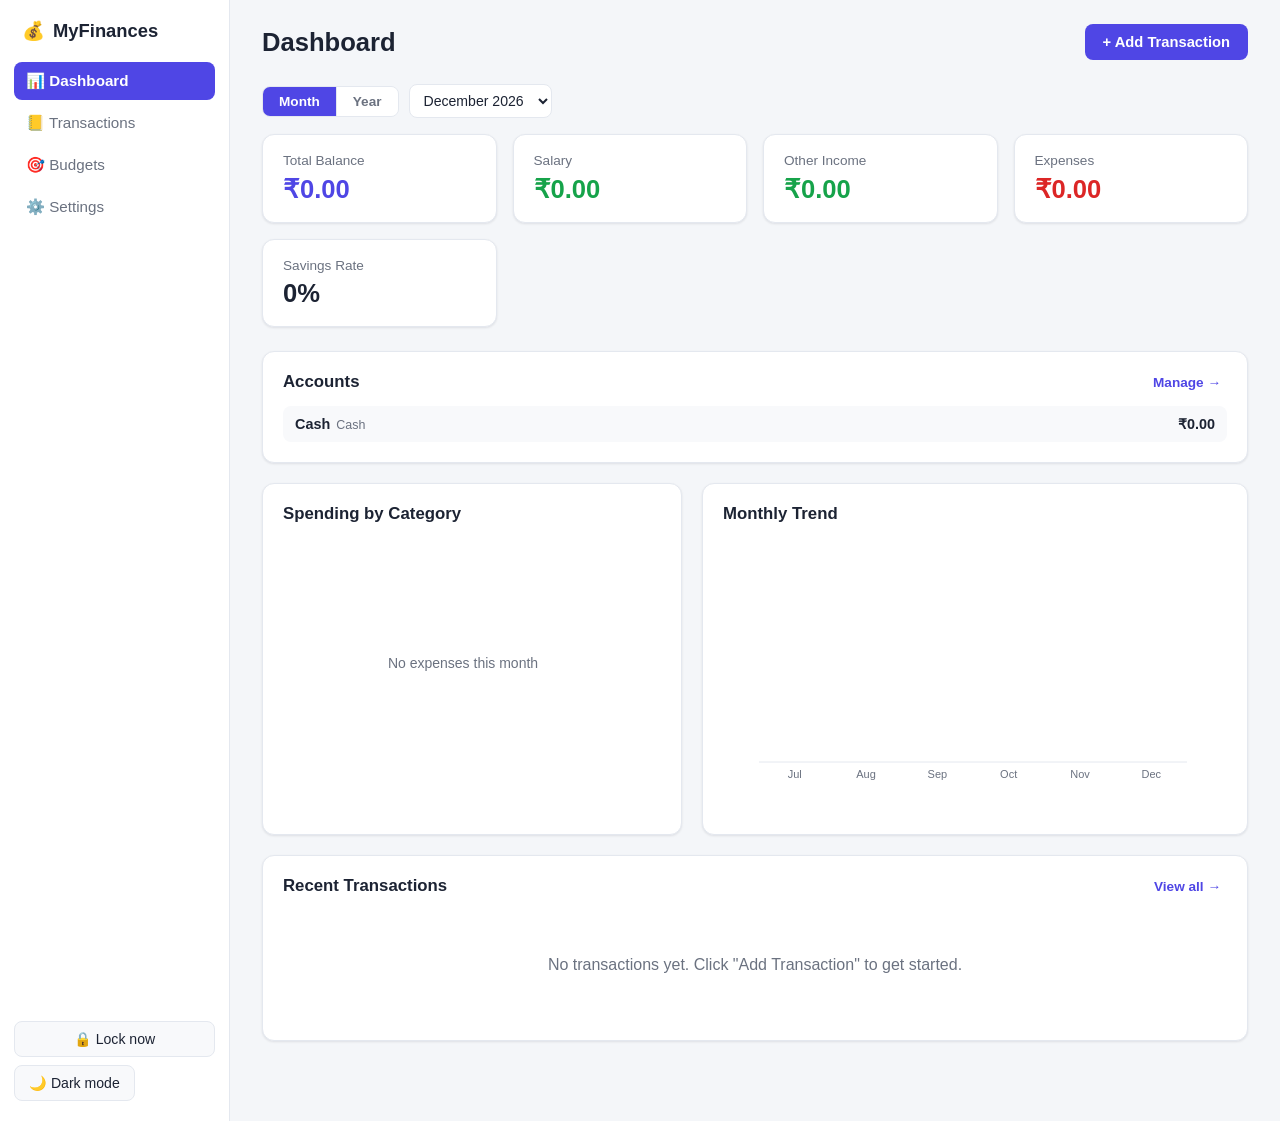
==== commit 7ac8c0c6: "Let the Dashboard show any month or any year separately Replace the "this month" stat cards (Salary," ====
--- a/index.html
+++ b/index.html
@@ -43,21 +43,29 @@
 
       <!-- DASHBOARD VIEW -->
       <section id="view-dashboard" class="view active">
+        <div class="period-picker">
+          <div class="period-toggle">
+            <button type="button" class="period-btn active" data-period="month" data-i18n="dash.periodMonth">Month</button>
+            <button type="button" class="period-btn" data-period="year" data-i18n="dash.periodYear">Year</button>
+          </div>
+          <select id="dashPeriodValue"></select>
+        </div>
+
         <div class="cards">
           <div class="card card-balance">
             <div class="card-label" data-i18n="dash.totalBalance">Total Balance</div>
             <div class="card-value" id="statBalance">₹0.00</div>
           </div>
           <div class="card card-income">
-            <div class="card-label" data-i18n="dash.salaryMonth">Salary (this month)</div>
+            <div class="card-label" data-i18n="dash.salary">Salary</div>
             <div class="card-value" id="statSalary">₹0.00</div>
           </div>
           <div class="card card-income">
-            <div class="card-label" data-i18n="dash.otherIncomeMonth">Other Income (this month)</div>
+            <div class="card-label" data-i18n="dash.otherIncome">Other Income</div>
             <div class="card-value" id="statOtherIncome">₹0.00</div>
           </div>
           <div class="card card-expense">
-            <div class="card-label" data-i18n="dash.expenseMonth">Expenses (this month)</div>
+            <div class="card-label" data-i18n="dash.expense">Expenses</div>
             <div class="card-value" id="statExpense">₹0.00</div>
           </div>
           <div class="card card-savings">
@@ -78,7 +86,6 @@
           <div class="panel">
             <div class="panel-header">
               <h2 data-i18n="dash.spendingByCategory">Spending by Category</h2>
-              <select id="chartMonthSelect"></select>
             </div>
             <canvas id="categoryChart" width="360" height="260"></canvas>
             <ul id="chartLegend" class="legend"></ul>
--- a/css/styles.css
+++ b/css/styles.css
@@ -192,6 +192,19 @@
 
 .file-btn { cursor: pointer; }
 
+/* ---------- Dashboard period picker (Month/Year) ---------- */
+.period-picker { display: flex; align-items: center; gap: 10px; margin-bottom: 16px; flex-wrap: wrap; }
+.period-toggle { display: inline-flex; border: 1px solid var(--border); border-radius: 8px; overflow: hidden; }
+.period-btn {
+  background: var(--surface); color: var(--text-muted); border: none; padding: 7px 16px;
+  cursor: pointer; font-size: 0.85rem; font-weight: 600;
+}
+.period-btn + .period-btn { border-left: 1px solid var(--border); }
+.period-btn.active { background: var(--primary); color: #fff; }
+.period-picker select {
+  padding: 7px 10px; border-radius: 8px; border: 1px solid var(--border); background: var(--surface); color: var(--text); font-size: 0.88rem;
+}
+
 /* ---------- Cards ---------- */
 .cards {
   display: grid;
